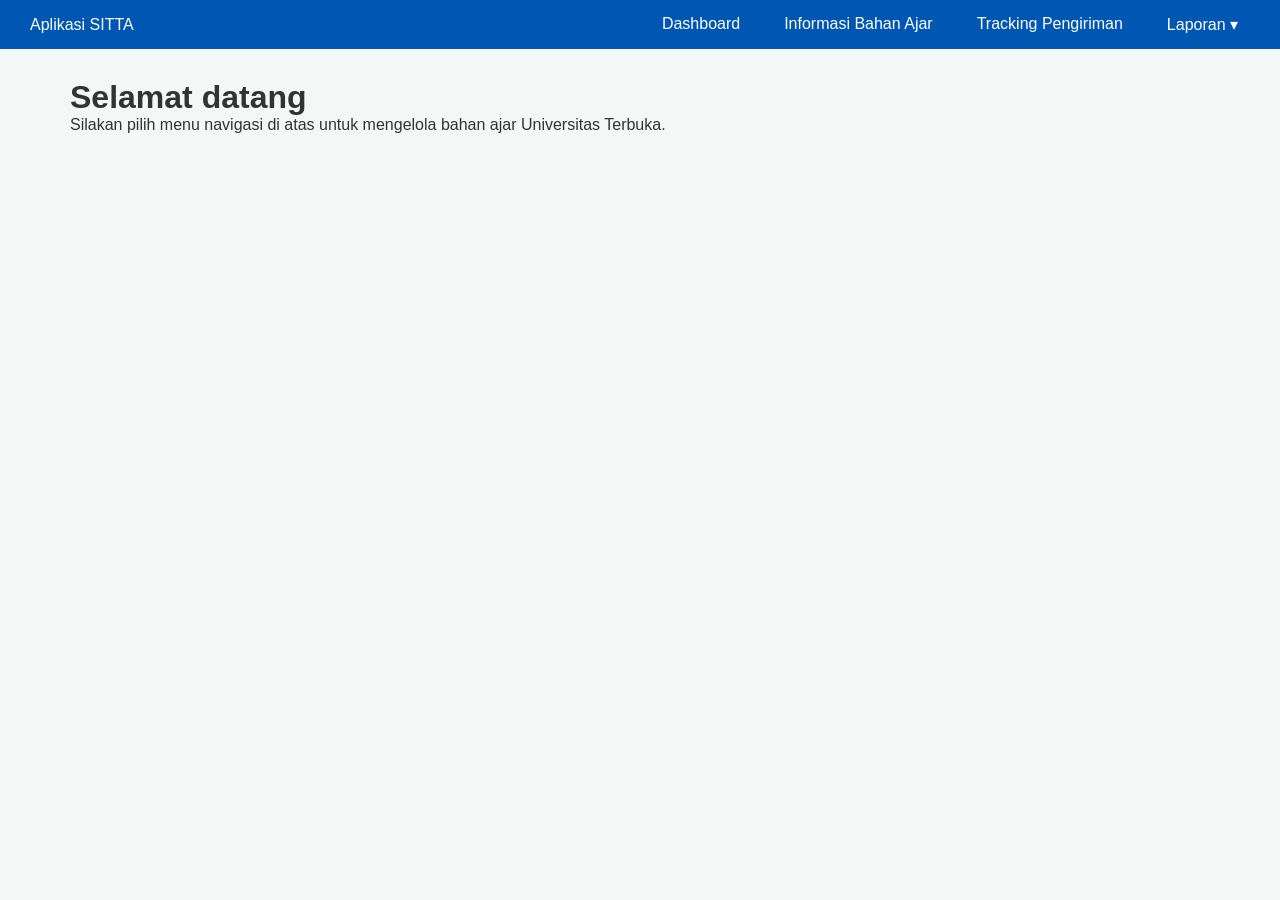
==== dashboard.html @ 43a12ce6 "firstt edit" ====
<!DOCTYPE html>
<html lang="id">

<head>
    <meta charset="UTF-8">
    <meta name="viewport" content="width=device-width, initial-scale=1.0">
    <title>SITTA - Dashboard</title>
    <link rel="stylesheet" href="css/style.css">
</head>

<body>
    <header>
        <nav class="navbar">
            <div class="nav-brand">Aplikasi SITTA</div>
            <ul class="nav-links">
                <li><a href="dashboard.html">Dashboard</a></li>
                <li><a href="stok.html">Informasi Bahan Ajar</a></li>
                <li><a href="tracking.html">Tracking Pengiriman</a></li>
                <li class="dropdown">
                    <a href="#" class="dropbtn">Laporan ▾</a>
                    <div class="dropdown-content">
                        <a href="#">Monitoring Progress DO</a>
                        <a href="#">Rekap Bahan Ajar</a>
                        <a href="#">Histori Transaksi</a>
                    </div>
                </li>
            </ul>
        </nav>
    </header>
    <main class="dashboard-content">
        <h1 id="greetingText">Selamat datang</h1>
        <p>Silakan pilih menu navigasi di atas untuk mengelola bahan ajar Universitas Terbuka.</p>
    </main>

    <script src="js/script.js"></script>
</body>

</html>
---- css/style.css ----
* { box-sizing: border-box; margin: 0; padding: 0; font-family: 'Segoe UI', Tahoma, Geneva, Verdana, sans-serif; }
body { background-color: #f4f7f6; color: #333; }
.hidden { display: none; }

/* Login Page */
.login-body { display: flex; justify-content: center; align-items: center; height: 100vh; background-color: #e9ecef; }
.login-container { background: #fff; padding: 30px; border-radius: 8px; box-shadow: 0 4px 6px rgba(0,0,0,0.1); width: 100%; max-width: 400px; }
.login-container h2 { text-align: center; margin-bottom: 20px; }
.form-group { margin-bottom: 15px; }
.form-group label { display: block; margin-bottom: 5px; }
.form-group input { width: 100%; padding: 10px; border: 1px solid #ccc; border-radius: 4px; }
.btn-primary { width: 100%; padding: 10px; background-color: #0056b3; color: white; border: none; border-radius: 4px; cursor: pointer; }
.btn-primary:hover { background-color: #004494; }
.btn-warning { padding: 10px 20px; background-color: #ffc107; color: #333; border: none; border-radius: 4px; cursor: pointer; }
.btn-link { background: none; border: none; color: #0056b3; text-decoration: underline; cursor: pointer; margin-top: 10px; display: block; width: 100%; }

/* Modal */
.modal { display: none; position: fixed; z-index: 1; left: 0; top: 0; width: 100%; height: 100%; background-color: rgba(0,0,0,0.5); }
.modal-content { background-color: #fff; margin: 15% auto; padding: 20px; border: 1px solid #888; width: 300px; border-radius: 8px; }
.close { color: #aaa; float: right; font-size: 28px; font-weight: bold; cursor: pointer; }

/* Navbar */
.navbar { background-color: #0056b3; color: white; display: flex; justify-content: space-between; padding: 15px 30px; align-items: center; }
.nav-links { list-style: none; display: flex; gap: 20px; }
.nav-links a { color: white; text-decoration: none; padding: 8px 12px; border-radius: 4px; }
.nav-links a:hover, .nav-links a.active { background-color: #004494; }
.dropdown { position: relative; display: inline-block; }
.dropdown-content { display: none; position: absolute; background-color: #f9f9f9; min-width: 200px; box-shadow: 0px 8px 16px rgba(0,0,0,0.2); z-index: 1; }
.dropdown-content a { color: black; padding: 12px 16px; display: block; }
.dropdown-content a:hover { background-color: #f1f1f1; }
.dropdown:hover .dropdown-content { display: block; }

/* Dashboard & Layout */
main { padding: 30px; max-width: 1200px; margin: 0 auto; }
.tracking-container .search-box { display: flex; gap: 10px; margin-bottom: 20px; }
.tracking-header { background-color: #3f51b5; color: white; padding: 15px; border-radius: 8px 8px 0 0; }
.tracking-body { background-color: white; padding: 20px; border: 1px solid #ccc; border-radius: 0 0 8px 8px; }

/* Stok Grid */
.add-stok-form { display: flex; gap: 10px; margin-bottom: 20px; }
.stok-grid { display: grid; grid-template-columns: repeat(auto-fill, minmax(250px, 1fr)); gap: 20px; }
.stok-card { background: white; padding: 15px; border-radius: 8px; border: 1px solid #ddd; box-shadow: 0 2px 4px rgba(0,0,0,0.05); }
.stok-card h4 { color: #0056b3; margin-bottom: 10px; }
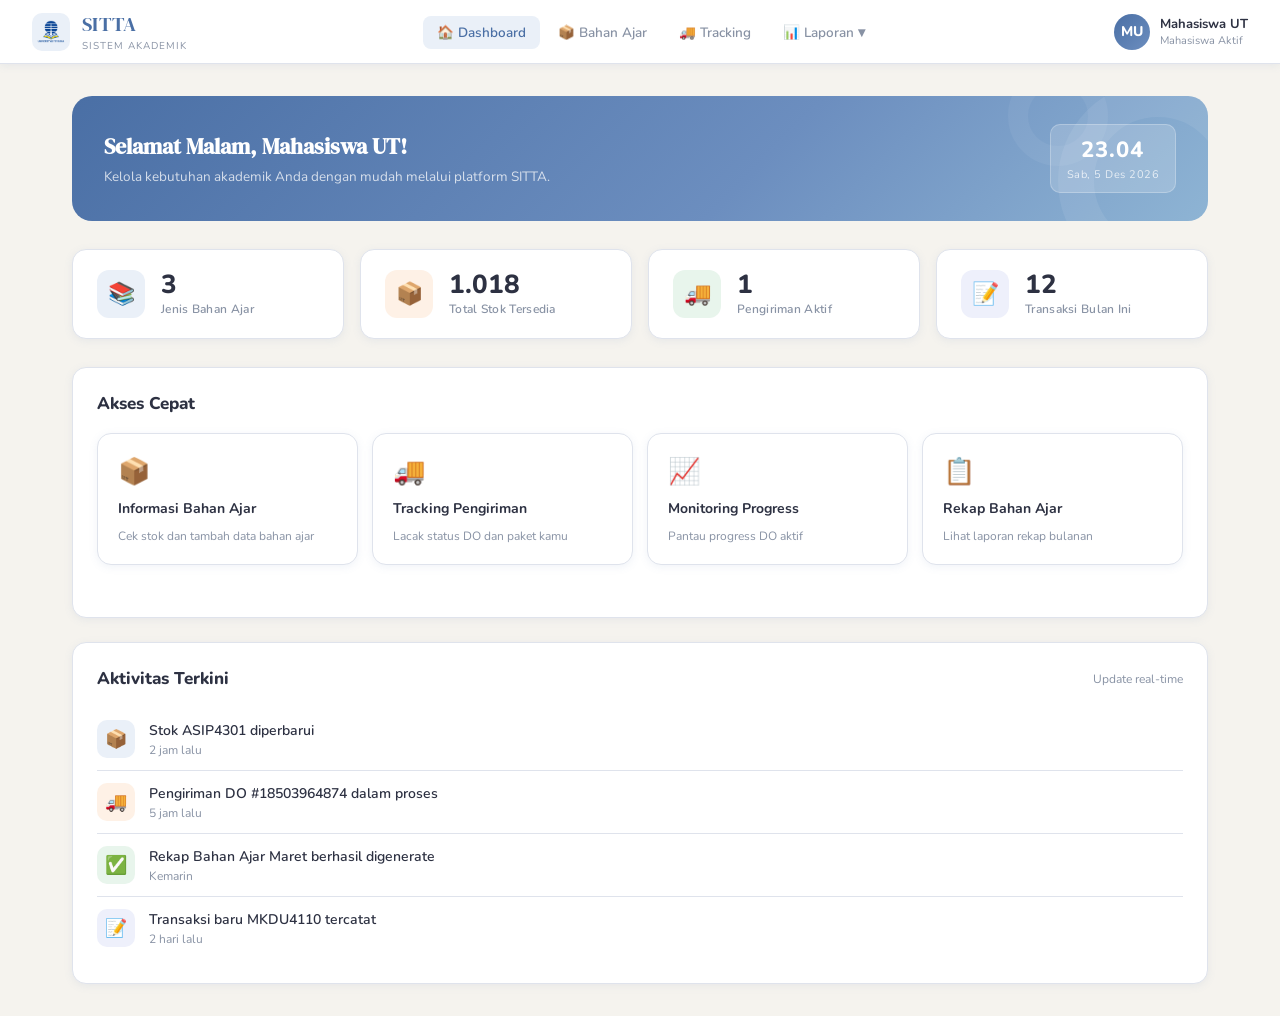
==== commit 6e4ffead: "update Co-authored-by: Copilot <copilot@github.com>" ====
--- a/dashboard.html
+++ b/dashboard.html
@@ -4,35 +4,184 @@
 <head>
     <meta charset="UTF-8">
     <meta name="viewport" content="width=device-width, initial-scale=1.0">
-    <title>SITTA - Dashboard</title>
+    <title>SITTA — Dashboard</title>
     <link rel="stylesheet" href="css/style.css">
 </head>
 
 <body>
+
     <header>
         <nav class="navbar">
-            <div class="nav-brand">Aplikasi SITTA</div>
+            <a href="dashboard.html" class="nav-brand">
+                <div class="nav-brand-logo">
+                    <img src="assets/logo.png" alt="Logo SITTA">
+                </div>
+                <div>
+                    <div class="nav-brand-text">SITTA</div>
+                    <div class="nav-brand-sub">Sistem Akademik</div>
+                </div>
+            </a>
+
             <ul class="nav-links">
-                <li><a href="dashboard.html">Dashboard</a></li>
-                <li><a href="stok.html">Informasi Bahan Ajar</a></li>
-                <li><a href="tracking.html">Tracking Pengiriman</a></li>
+                <li><a href="dashboard.html" class="active">🏠 Dashboard</a></li>
+                <li><a href="stok.html">📦 Bahan Ajar</a></li>
+                <li><a href="tracking.html">🚚 Tracking</a></li>
                 <li class="dropdown">
-                    <a href="#" class="dropbtn">Laporan ▾</a>
+                    <a href="#" class="dropbtn">📊 Laporan ▾</a>
                     <div class="dropdown-content">
-                        <a href="#">Monitoring Progress DO</a>
-                        <a href="#">Rekap Bahan Ajar</a>
-                        <a href="#">Histori Transaksi</a>
+                        <a href="monitoring.html">📈 Monitoring Progress DO</a>
+                        <a href="rekap.html">📋 Rekap Bahan Ajar</a>
+                        <a href="histori.html">🕒 Histori Transaksi</a>
                     </div>
                 </li>
             </ul>
+
+            <div class="nav-user">
+                <div class="nav-avatar" id="userInitial">MU</div>
+                <div class="nav-user-info">
+                    <span class="nav-user-name" id="userName">Mahasiswa UT</span>
+                    <span class="nav-user-role">Mahasiswa Aktif</span>
+                </div>
+            </div>
         </nav>
     </header>
-    <main class="dashboard-content">
-        <h1 id="greetingText">Selamat datang</h1>
-        <p>Silakan pilih menu navigasi di atas untuk mengelola bahan ajar Universitas Terbuka.</p>
+
+    <main>
+        <!-- Greeting Banner -->
+        <div class="greeting-banner">
+            <div class="greeting-text">
+                <h2 id="greetingText">Selamat datang!</h2>
+                <p>Kelola kebutuhan akademik Anda dengan mudah melalui platform SITTA.</p>
+            </div>
+            <div class="greeting-badge">
+                <div class="time" id="liveClock">--:--</div>
+                <div class="date" id="liveDate">-- --- ----</div>
+            </div>
+        </div>
+
+        <!-- Stats -->
+        <div class="stats-grid">
+            <div class="stat-card">
+                <div class="stat-icon blue">📚</div>
+                <div>
+                    <div class="stat-value">3</div>
+                    <div class="stat-label">Jenis Bahan Ajar</div>
+                </div>
+            </div>
+            <div class="stat-card">
+                <div class="stat-icon peach">📦</div>
+                <div>
+                    <div class="stat-value" id="totalStok">—</div>
+                    <div class="stat-label">Total Stok Tersedia</div>
+                </div>
+            </div>
+            <div class="stat-card">
+                <div class="stat-icon green">🚚</div>
+                <div>
+                    <div class="stat-value">1</div>
+                    <div class="stat-label">Pengiriman Aktif</div>
+                </div>
+            </div>
+            <div class="stat-card">
+                <div class="stat-icon purple">📝</div>
+                <div>
+                    <div class="stat-value">12</div>
+                    <div class="stat-label">Transaksi Bulan Ini</div>
+                </div>
+            </div>
+        </div>
+
+        <!-- Quick Access -->
+        <div class="card" style="margin-bottom: 24px;">
+            <div class="section-header">
+                <h2>Akses Cepat</h2>
+            </div>
+            <div class="quick-grid">
+                <a href="stok.html" class="quick-card">
+                    <div class="qc-icon">📦</div>
+                    <div class="qc-title">Informasi Bahan Ajar</div>
+                    <div class="qc-desc">Cek stok dan tambah data bahan ajar</div>
+                </a>
+                <a href="tracking.html" class="quick-card">
+                    <div class="qc-icon">🚚</div>
+                    <div class="qc-title">Tracking Pengiriman</div>
+                    <div class="qc-desc">Lacak status DO dan paket kamu</div>
+                </a>
+                <a href="#" class="quick-card">
+                    <div class="qc-icon">📈</div>
+                    <div class="qc-title">Monitoring Progress</div>
+                    <div class="qc-desc">Pantau progress DO aktif</div>
+                </a>
+                <a href="#" class="quick-card">
+                    <div class="qc-icon">📋</div>
+                    <div class="qc-title">Rekap Bahan Ajar</div>
+                    <div class="qc-desc">Lihat laporan rekap bulanan</div>
+                </a>
+            </div>
+        </div>
+
+        <!-- Recent Activity -->
+        <div class="card">
+            <div class="section-header">
+                <h2>Aktivitas Terkini</h2>
+                <span style="font-size:12px; color:var(--muted);">Update real-time</span>
+            </div>
+            <div id="recentActivity">
+                <!-- Rendered by JS -->
+            </div>
+        </div>
     </main>
 
-    <script src="js/script.js"></script>
+    <script src="js/data.js"></script>
+    <script src="js/scripts.js"></script>
+    <script>
+        // Clock
+        function updateClock() {
+            const now = new Date();
+            document.getElementById('liveClock').textContent =
+                now.toLocaleTimeString('id-ID', { hour: '2-digit', minute: '2-digit' });
+            document.getElementById('liveDate').textContent =
+                now.toLocaleDateString('id-ID', { weekday: 'short', day: 'numeric', month: 'short', year: 'numeric' });
+        }
+        updateClock();
+        setInterval(updateClock, 1000);
+
+        // Greeting
+        const hour = new Date().getHours();
+        let ucapan = 'Selamat Malam';
+        if (hour >= 4 && hour < 11) ucapan = 'Selamat Pagi';
+        else if (hour >= 11 && hour < 15) ucapan = 'Selamat Siang';
+        else if (hour >= 15 && hour < 18) ucapan = 'Selamat Sore';
+        document.getElementById('greetingText').textContent = `${ucapan}, Mahasiswa UT! 👋`;
+
+        // Total stok from data
+        if (typeof dataBahanAjar !== 'undefined') {
+            const total = dataBahanAjar.reduce((sum, item) => sum + item.stok, 0);
+            document.getElementById('totalStok').textContent = total.toLocaleString('id-ID');
+        }
+
+        // Recent activity mock
+        const activities = [
+            { icon: '📦', text: 'Stok ASIP4301 diperbarui', time: '2 jam lalu', color: 'blue' },
+            { icon: '🚚', text: 'Pengiriman DO #18503964874 dalam proses', time: '5 jam lalu', color: 'peach' },
+            { icon: '✅', text: 'Rekap Bahan Ajar Maret berhasil digenerate', time: 'Kemarin', color: 'green' },
+            { icon: '📝', text: 'Transaksi baru MKDU4110 tercatat', time: '2 hari lalu', color: 'purple' },
+        ];
+
+        const container = document.getElementById('recentActivity');
+        activities.forEach((a, i) => {
+            const div = document.createElement('div');
+            div.style.cssText = `display:flex;align-items:center;gap:14px;padding:12px 0;${i < activities.length - 1 ? 'border-bottom:1px solid var(--border);' : ''}`;
+            div.innerHTML = `
+        <div class="stat-icon ${a.color}" style="width:38px;height:38px;border-radius:10px;font-size:18px;flex-shrink:0;">${a.icon}</div>
+        <div style="flex:1;">
+          <div style="font-size:14px;font-weight:600;color:var(--text);">${a.text}</div>
+          <div style="font-size:12px;color:var(--muted);margin-top:2px;">${a.time}</div>
+        </div>
+      `;
+            container.appendChild(div);
+        });
+    </script>
 </body>
 
 </html>
--- a/css/style.css
+++ b/css/style.css
@@ -1,43 +1,694 @@
-* { box-sizing: border-box; margin: 0; padding: 0; font-family: 'Segoe UI', Tahoma, Geneva, Verdana, sans-serif; }
-body { background-color: #f4f7f6; color: #333; }
-.hidden { display: none; }
-
-/* Login Page */
-.login-body { display: flex; justify-content: center; align-items: center; height: 100vh; background-color: #e9ecef; }
-.login-container { background: #fff; padding: 30px; border-radius: 8px; box-shadow: 0 4px 6px rgba(0,0,0,0.1); width: 100%; max-width: 400px; }
-.login-container h2 { text-align: center; margin-bottom: 20px; }
-.form-group { margin-bottom: 15px; }
-.form-group label { display: block; margin-bottom: 5px; }
-.form-group input { width: 100%; padding: 10px; border: 1px solid #ccc; border-radius: 4px; }
-.btn-primary { width: 100%; padding: 10px; background-color: #0056b3; color: white; border: none; border-radius: 4px; cursor: pointer; }
-.btn-primary:hover { background-color: #004494; }
-.btn-warning { padding: 10px 20px; background-color: #ffc107; color: #333; border: none; border-radius: 4px; cursor: pointer; }
-.btn-link { background: none; border: none; color: #0056b3; text-decoration: underline; cursor: pointer; margin-top: 10px; display: block; width: 100%; }
-
-/* Modal */
-.modal { display: none; position: fixed; z-index: 1; left: 0; top: 0; width: 100%; height: 100%; background-color: rgba(0,0,0,0.5); }
-.modal-content { background-color: #fff; margin: 15% auto; padding: 20px; border: 1px solid #888; width: 300px; border-radius: 8px; }
-.close { color: #aaa; float: right; font-size: 28px; font-weight: bold; cursor: pointer; }
-
-/* Navbar */
-.navbar { background-color: #0056b3; color: white; display: flex; justify-content: space-between; padding: 15px 30px; align-items: center; }
-.nav-links { list-style: none; display: flex; gap: 20px; }
-.nav-links a { color: white; text-decoration: none; padding: 8px 12px; border-radius: 4px; }
-.nav-links a:hover, .nav-links a.active { background-color: #004494; }
-.dropdown { position: relative; display: inline-block; }
-.dropdown-content { display: none; position: absolute; background-color: #f9f9f9; min-width: 200px; box-shadow: 0px 8px 16px rgba(0,0,0,0.2); z-index: 1; }
-.dropdown-content a { color: black; padding: 12px 16px; display: block; }
-.dropdown-content a:hover { background-color: #f1f1f1; }
+@import url('https://fonts.googleapis.com/css2?family=Nunito:wght@400;500;600;700;800&family=DM+Serif+Display:ital@0;1&display=swap');
+
+*, *::before, *::after { box-sizing: border-box; margin: 0; padding: 0; }
+
+:root {
+  --primary:    #6C8EBF;
+  --primary-dk: #4A6FA5;
+  --primary-lt: #EAF0F8;
+  --accent:     #F4A261;
+  --accent-lt:  #FEF1E6;
+  --bg:         #F5F3EE;
+  --card:       #FFFFFF;
+  --text:       #2D3142;
+  --muted:      #8892A4;
+  --border:     #DFE3EC;
+  --success:    #6DB57A;
+  --danger:     #E07B7B;
+  --warning:    #F4C261;
+  --shadow-sm:  0 2px 8px rgba(108,142,191,.10);
+  --shadow-md:  0 6px 24px rgba(108,142,191,.13);
+  --shadow-lg:  0 12px 40px rgba(108,142,191,.16);
+  --radius-sm:  8px;
+  --radius-md:  14px;
+  --radius-lg:  20px;
+}
+
+body {
+  font-family: 'Nunito', sans-serif;
+  background: var(--bg);
+  color: var(--text);
+  min-height: 100vh;
+}
+
+.hidden { display: none !important; }
+
+/* ─────────────────────────────────────────
+   NAVBAR
+───────────────────────────────────────── */
+.navbar {
+  background: #fff;
+  border-bottom: 1px solid var(--border);
+  padding: 0 32px;
+  display: flex;
+  align-items: center;
+  justify-content: space-between;
+  height: 64px;
+  position: sticky;
+  top: 0;
+  z-index: 50;
+  box-shadow: var(--shadow-sm);
+}
+
+.nav-brand {
+  display: flex;
+  align-items: center;
+  gap: 12px;
+  text-decoration: none;
+}
+
+.nav-brand-logo {
+  width: 38px;
+  height: 38px;
+  background: var(--primary-lt);
+  border-radius: 10px;
+  display: flex;
+  align-items: center;
+  justify-content: center;
+  overflow: hidden;
+  padding: 4px;
+}
+
+.nav-brand-logo img {
+  width: 100%;
+  height: 100%;
+  object-fit: contain;
+}
+
+.nav-brand-text {
+  font-family: 'DM Serif Display', serif;
+  font-size: 20px;
+  color: var(--primary-dk);
+  letter-spacing: .3px;
+}
+
+.nav-brand-sub {
+  font-size: 10px;
+  color: var(--muted);
+  letter-spacing: 1px;
+  text-transform: uppercase;
+  margin-top: 1px;
+}
+
+.nav-links {
+  display: flex;
+  list-style: none;
+  gap: 4px;
+  align-items: center;
+}
+
+.nav-links a {
+  text-decoration: none;
+  color: var(--muted);
+  font-size: 13.5px;
+  font-weight: 600;
+  padding: 7px 14px;
+  border-radius: var(--radius-sm);
+  transition: color .15s, background .15s;
+  white-space: nowrap;
+}
+
+.nav-links a:hover { color: var(--primary-dk); background: var(--primary-lt); }
+.nav-links a.active { color: var(--primary-dk); background: var(--primary-lt); }
+
+/* Dropdown */
+.dropdown { position: relative; }
+.dropbtn { cursor: pointer; }
+
+.dropdown-content {
+  display: none;
+  position: absolute;
+  top: calc(100% + 8px);
+  left: 0;
+  background: #fff;
+  border: 1px solid var(--border);
+  border-radius: var(--radius-md);
+  box-shadow: var(--shadow-md);
+  min-width: 200px;
+  overflow: hidden;
+  z-index: 100;
+}
+
+.dropdown-content a {
+  display: block;
+  padding: 11px 16px;
+  color: var(--text) !important;
+  font-size: 13px !important;
+  border-radius: 0 !important;
+  background: none !important;
+}
+
+.dropdown-content a:hover { background: var(--primary-lt) !important; color: var(--primary-dk) !important; }
 .dropdown:hover .dropdown-content { display: block; }
 
-/* Dashboard & Layout */
-main { padding: 30px; max-width: 1200px; margin: 0 auto; }
-.tracking-container .search-box { display: flex; gap: 10px; margin-bottom: 20px; }
-.tracking-header { background-color: #3f51b5; color: white; padding: 15px; border-radius: 8px 8px 0 0; }
-.tracking-body { background-color: white; padding: 20px; border: 1px solid #ccc; border-radius: 0 0 8px 8px; }
-
-/* Stok Grid */
-.add-stok-form { display: flex; gap: 10px; margin-bottom: 20px; }
-.stok-grid { display: grid; grid-template-columns: repeat(auto-fill, minmax(250px, 1fr)); gap: 20px; }
-.stok-card { background: white; padding: 15px; border-radius: 8px; border: 1px solid #ddd; box-shadow: 0 2px 4px rgba(0,0,0,0.05); }
-.stok-card h4 { color: #0056b3; margin-bottom: 10px; }+/* User avatar */
+.nav-user {
+  display: flex;
+  align-items: center;
+  gap: 10px;
+  cursor: pointer;
+}
+
+.nav-avatar {
+  width: 36px;
+  height: 36px;
+  border-radius: 50%;
+  background: linear-gradient(135deg, #4A6FA5, #6C8EBF);
+  color: #fff;
+  display: flex;
+  align-items: center;
+  justify-content: center;
+  font-size: 14px;
+  font-weight: 800;
+  letter-spacing: .5px;
+}
+
+.nav-user-info { display: flex; flex-direction: column; }
+.nav-user-name { font-size: 13px; font-weight: 700; color: var(--text); }
+.nav-user-role { font-size: 11px; color: var(--muted); }
+
+/* ─────────────────────────────────────────
+   PAGE LAYOUT
+───────────────────────────────────────── */
+main {
+  padding: 32px;
+  max-width: 1200px;
+  margin: 0 auto;
+}
+
+.page-header { margin-bottom: 28px; }
+.page-header h1 { font-family: 'DM Serif Display', serif; font-size: 26px; color: var(--text); }
+.page-header p  { font-size: 14px; color: var(--muted); margin-top: 4px; }
+
+/* ─────────────────────────────────────────
+   CARDS
+───────────────────────────────────────── */
+.card {
+  background: var(--card);
+  border-radius: var(--radius-md);
+  border: 1px solid var(--border);
+  box-shadow: var(--shadow-sm);
+  padding: 24px;
+}
+
+/* Stat Cards */
+.stats-grid {
+  display: grid;
+  grid-template-columns: repeat(auto-fit, minmax(200px, 1fr));
+  gap: 16px;
+  margin-bottom: 28px;
+}
+
+.stat-card {
+  background: var(--card);
+  border-radius: var(--radius-md);
+  border: 1px solid var(--border);
+  padding: 20px 24px;
+  display: flex;
+  align-items: center;
+  gap: 16px;
+  box-shadow: var(--shadow-sm);
+  transition: transform .2s, box-shadow .2s;
+}
+
+.stat-card:hover { transform: translateY(-2px); box-shadow: var(--shadow-md); }
+
+.stat-icon {
+  width: 48px; height: 48px;
+  border-radius: 12px;
+  display: flex; align-items: center; justify-content: center;
+  font-size: 22px;
+  flex-shrink: 0;
+}
+
+.stat-icon.blue   { background: var(--primary-lt); }
+.stat-icon.peach  { background: var(--accent-lt); }
+.stat-icon.green  { background: #E8F5EC; }
+.stat-icon.purple { background: #EEF0FB; }
+
+.stat-value { font-size: 26px; font-weight: 800; color: var(--text); line-height: 1; }
+.stat-label { font-size: 12px; color: var(--muted); margin-top: 3px; font-weight: 600; letter-spacing: .3px; }
+
+/* ─────────────────────────────────────────
+   GREETING BANNER
+───────────────────────────────────────── */
+.greeting-banner {
+  background: linear-gradient(135deg, #4A6FA5 0%, #6C8EBF 60%, #8EB4D4 100%);
+  border-radius: var(--radius-lg);
+  padding: 28px 32px;
+  color: #fff;
+  margin-bottom: 28px;
+  display: flex;
+  align-items: center;
+  justify-content: space-between;
+  position: relative;
+  overflow: hidden;
+}
+
+.greeting-banner::after {
+  content: '';
+  position: absolute;
+  width: 200px; height: 200px;
+  border-radius: 50%;
+  border: 36px solid rgba(255,255,255,.07);
+  right: -50px; bottom: -60px;
+}
+
+.greeting-banner::before {
+  content: '';
+  position: absolute;
+  width: 100px; height: 100px;
+  border-radius: 50%;
+  border: 20px solid rgba(255,255,255,.05);
+  right: 100px; top: -30px;
+}
+
+.greeting-text h2 { font-family: 'DM Serif Display', serif; font-size: 22px; margin-bottom: 6px; }
+.greeting-text p  { font-size: 13.5px; opacity: .75; }
+
+.greeting-badge {
+  background: rgba(255,255,255,.18);
+  border: 1px solid rgba(255,255,255,.25);
+  border-radius: 10px;
+  padding: 10px 16px;
+  text-align: center;
+  position: relative;
+  z-index: 1;
+}
+
+.greeting-badge .time { font-size: 22px; font-weight: 800; letter-spacing: 1px; }
+.greeting-badge .date { font-size: 11px; opacity: .75; margin-top: 2px; letter-spacing: .5px; }
+
+/* ─────────────────────────────────────────
+   QUICK ACCESS
+───────────────────────────────────────── */
+.quick-grid {
+  display: grid;
+  grid-template-columns: repeat(auto-fit, minmax(180px, 1fr));
+  gap: 14px;
+  margin-bottom: 28px;
+}
+
+.quick-card {
+  background: var(--card);
+  border: 1px solid var(--border);
+  border-radius: var(--radius-md);
+  padding: 20px;
+  display: flex;
+  flex-direction: column;
+  align-items: flex-start;
+  gap: 10px;
+  cursor: pointer;
+  text-decoration: none;
+  color: var(--text);
+  transition: transform .2s, box-shadow .2s, border-color .2s;
+  box-shadow: var(--shadow-sm);
+}
+
+.quick-card:hover {
+  transform: translateY(-3px);
+  box-shadow: var(--shadow-md);
+  border-color: var(--primary);
+}
+
+.quick-card .qc-icon { font-size: 26px; }
+.quick-card .qc-title { font-weight: 700; font-size: 14px; }
+.quick-card .qc-desc  { font-size: 12px; color: var(--muted); }
+
+/* ─────────────────────────────────────────
+   TABLES & STOK
+───────────────────────────────────────── */
+.section-header {
+  display: flex;
+  align-items: center;
+  justify-content: space-between;
+  margin-bottom: 18px;
+}
+
+.section-header h2 { font-size: 17px; font-weight: 800; color: var(--text); }
+
+.search-bar {
+  display: flex;
+  gap: 10px;
+  margin-bottom: 20px;
+}
+
+.search-bar input {
+  flex: 1;
+  padding: 11px 16px;
+  border: 1.5px solid var(--border);
+  border-radius: var(--radius-sm);
+  font-family: 'Nunito', sans-serif;
+  font-size: 14px;
+  color: var(--text);
+  background: #fff;
+  outline: none;
+  transition: border-color .2s, box-shadow .2s;
+}
+
+.search-bar input:focus {
+  border-color: var(--primary);
+  box-shadow: 0 0 0 3px rgba(108,142,191,.12);
+}
+
+.stok-grid {
+  display: grid;
+  grid-template-columns: repeat(auto-fill, minmax(260px, 1fr));
+  gap: 16px;
+}
+
+.stok-card {
+  background: var(--card);
+  border: 1px solid var(--border);
+  border-radius: var(--radius-md);
+  padding: 20px;
+  box-shadow: var(--shadow-sm);
+  transition: transform .2s, box-shadow .2s;
+}
+
+.stok-card:hover { transform: translateY(-2px); box-shadow: var(--shadow-md); }
+
+.stok-card-header {
+  display: flex;
+  align-items: flex-start;
+  justify-content: space-between;
+  margin-bottom: 14px;
+}
+
+.stok-card h4 { font-size: 14.5px; font-weight: 800; color: var(--text); margin-bottom: 4px; }
+.stok-card .stok-kode { font-size: 11.5px; color: var(--muted); font-weight: 600; letter-spacing: .4px; }
+
+.stok-badge {
+  padding: 4px 10px;
+  border-radius: 20px;
+  font-size: 11px;
+  font-weight: 700;
+  letter-spacing: .3px;
+}
+
+.badge-bmp   { background: var(--primary-lt); color: var(--primary-dk); }
+.badge-modul { background: var(--accent-lt); color: #C0651A; }
+.badge-baru  { background: #E8F5EC; color: #2E7D32; }
+
+.stok-meta { display: flex; gap: 16px; flex-wrap: wrap; }
+.stok-meta-item { display: flex; flex-direction: column; }
+.stok-meta-item .meta-label { font-size: 10.5px; color: var(--muted); font-weight: 700; text-transform: uppercase; letter-spacing: .5px; }
+.stok-meta-item .meta-value { font-size: 15px; font-weight: 700; color: var(--text); margin-top: 2px; }
+
+.stok-count {
+  margin-top: 14px;
+  padding-top: 14px;
+  border-top: 1px solid var(--border);
+  display: flex;
+  align-items: center;
+  justify-content: space-between;
+}
+
+.stok-count .count-num { font-size: 22px; font-weight: 800; color: var(--primary-dk); }
+.stok-count .count-label { font-size: 11px; color: var(--muted); font-weight: 600; }
+
+/* ─────────────────────────────────────────
+   BUTTONS
+───────────────────────────────────────── */
+.btn-primary {
+  padding: 11px 22px;
+  background: linear-gradient(135deg, #4A6FA5, #6C8EBF);
+  color: #fff;
+  border: none;
+  border-radius: var(--radius-sm);
+  font-family: 'Nunito', sans-serif;
+  font-size: 13.5px;
+  font-weight: 700;
+  cursor: pointer;
+  transition: transform .15s, box-shadow .15s;
+  box-shadow: 0 3px 12px rgba(74,111,165,.3);
+  white-space: nowrap;
+}
+
+.btn-primary:hover  { transform: translateY(-1px); box-shadow: 0 5px 18px rgba(74,111,165,.38); }
+.btn-primary:active { transform: translateY(0); }
+
+.btn-secondary {
+  padding: 11px 22px;
+  background: var(--primary-lt);
+  color: var(--primary-dk);
+  border: 1.5px solid var(--border);
+  border-radius: var(--radius-sm);
+  font-family: 'Nunito', sans-serif;
+  font-size: 13.5px;
+  font-weight: 700;
+  cursor: pointer;
+  transition: background .15s, border-color .15s;
+}
+
+.btn-secondary:hover { background: #d5e6f5; border-color: var(--primary); }
+
+.btn-warning {
+  padding: 11px 22px;
+  background: linear-gradient(135deg, #E07B39, #F4A261);
+  color: #fff;
+  border: none;
+  border-radius: var(--radius-sm);
+  font-family: 'Nunito', sans-serif;
+  font-size: 13.5px;
+  font-weight: 700;
+  cursor: pointer;
+  transition: transform .15s, box-shadow .15s;
+  box-shadow: 0 3px 12px rgba(244,162,97,.3);
+  white-space: nowrap;
+}
+
+.btn-warning:hover { transform: translateY(-1px); box-shadow: 0 5px 18px rgba(244,162,97,.38); }
+
+.btn-danger {
+  padding: 11px 22px;
+  background: #FEF2F2;
+  color: var(--danger);
+  border: 1.5px solid #FECACA;
+  border-radius: var(--radius-sm);
+  font-family: 'Nunito', sans-serif;
+  font-size: 13.5px;
+  font-weight: 700;
+  cursor: pointer;
+  transition: background .15s;
+}
+
+.btn-danger:hover { background: #FEE2E2; }
+
+/* ─────────────────────────────────────────
+   FORM (ADD STOK MODAL)
+───────────────────────────────────────── */
+.form-group { margin-bottom: 14px; }
+.form-group label { display: block; font-size: 12px; font-weight: 700; text-transform: uppercase; letter-spacing: .5px; color: var(--muted); margin-bottom: 6px; }
+.form-group input, .form-group select {
+  width: 100%;
+  padding: 11px 14px;
+  border: 1.5px solid var(--border);
+  border-radius: 10px;
+  font-family: 'Nunito', sans-serif;
+  font-size: 14px;
+  color: var(--text);
+  background: #FAFBFD;
+  outline: none;
+  transition: border-color .2s, box-shadow .2s;
+}
+
+.form-group input:focus, .form-group select:focus {
+  border-color: var(--primary);
+  box-shadow: 0 0 0 3px rgba(108,142,191,.12);
+  background: #fff;
+}
+
+/* ─────────────────────────────────────────
+   MODAL
+───────────────────────────────────────── */
+.modal-overlay {
+  position: fixed; inset: 0;
+  background: rgba(45,49,66,.35);
+  backdrop-filter: blur(4px);
+  display: flex; align-items: center; justify-content: center;
+  z-index: 200;
+  opacity: 0; pointer-events: none;
+  transition: opacity .25s;
+}
+
+.modal-overlay.open { opacity: 1; pointer-events: all; }
+
+.modal-box {
+  background: var(--card);
+  border-radius: 24px;
+  padding: 36px;
+  width: min(460px, 92vw);
+  box-shadow: 0 20px 60px rgba(0,0,0,.12);
+  transform: translateY(16px) scale(.97);
+  transition: transform .3s cubic-bezier(.22,.68,0,1.2);
+  position: relative;
+}
+
+.modal-overlay.open .modal-box { transform: none; }
+
+.modal-header {
+  display: flex;
+  align-items: center;
+  justify-content: space-between;
+  margin-bottom: 24px;
+}
+
+.modal-header h3 { font-size: 18px; font-weight: 800; color: var(--text); }
+
+.close-modal {
+  background: var(--bg); border: none; border-radius: 50%;
+  width: 32px; height: 32px; cursor: pointer;
+  display: flex; align-items: center; justify-content: center;
+  color: var(--muted); font-size: 16px;
+  transition: background .15s;
+}
+
+.close-modal:hover { background: var(--border); }
+
+/* ─────────────────────────────────────────
+   TRACKING TIMELINE
+───────────────────────────────────────── */
+.tracking-search {
+  background: var(--card);
+  border: 1px solid var(--border);
+  border-radius: var(--radius-lg);
+  padding: 28px 32px;
+  margin-bottom: 24px;
+  box-shadow: var(--shadow-sm);
+}
+
+.tracking-search h2 { font-family: 'DM Serif Display', serif; font-size: 20px; margin-bottom: 6px; }
+.tracking-search p  { font-size: 13.5px; color: var(--muted); margin-bottom: 20px; }
+
+.search-input-group {
+  display: flex;
+  gap: 12px;
+}
+
+.search-input-group input {
+  flex: 1;
+  padding: 13px 18px;
+  border: 1.5px solid var(--border);
+  border-radius: 12px;
+  font-family: 'Nunito', sans-serif;
+  font-size: 14.5px;
+  color: var(--text);
+  background: #FAFBFD;
+  outline: none;
+  transition: border-color .2s, box-shadow .2s;
+}
+
+.search-input-group input:focus {
+  border-color: var(--primary);
+  box-shadow: 0 0 0 3.5px rgba(108,142,191,.13);
+  background: #fff;
+}
+
+.tracking-result {
+  background: var(--card);
+  border: 1px solid var(--border);
+  border-radius: var(--radius-lg);
+  overflow: hidden;
+  box-shadow: var(--shadow-sm);
+}
+
+.tracking-result-header {
+  background: linear-gradient(135deg, #4A6FA5, #6C8EBF);
+  padding: 24px 32px;
+  color: #fff;
+  display: flex;
+  align-items: center;
+  justify-content: space-between;
+}
+
+.tracking-result-header h3 { font-size: 17px; font-weight: 800; margin-bottom: 4px; }
+.tracking-result-header .do-number { font-size: 13px; opacity: .75; letter-spacing: .5px; }
+
+.tracking-status-badge {
+  background: rgba(255,255,255,.18);
+  border: 1px solid rgba(255,255,255,.3);
+  border-radius: 20px;
+  padding: 6px 14px;
+  font-size: 12px;
+  font-weight: 700;
+}
+
+.tracking-timeline { padding: 28px 32px; }
+.timeline-title { font-size: 14px; font-weight: 800; color: var(--muted); text-transform: uppercase; letter-spacing: .8px; margin-bottom: 20px; }
+
+.timeline { position: relative; padding-left: 28px; }
+.timeline::before {
+  content: '';
+  position: absolute;
+  left: 9px; top: 8px;
+  width: 2px;
+  height: calc(100% - 16px);
+  background: var(--border);
+}
+
+.timeline-item { position: relative; margin-bottom: 24px; }
+.timeline-item:last-child { margin-bottom: 0; }
+
+.timeline-dot {
+  position: absolute;
+  left: -24px; top: 4px;
+  width: 20px; height: 20px;
+  border-radius: 50%;
+  border: 2.5px solid var(--border);
+  background: #fff;
+  display: flex; align-items: center; justify-content: center;
+}
+
+.timeline-dot.done { background: var(--success); border-color: var(--success); }
+.timeline-dot.active { background: var(--primary); border-color: var(--primary); box-shadow: 0 0 0 4px rgba(108,142,191,.2); }
+.timeline-dot .dot-inner { width: 8px; height: 8px; border-radius: 50%; background: #fff; }
+
+.timeline-content { padding-left: 8px; }
+.timeline-step   { font-size: 14.5px; font-weight: 700; color: var(--text); }
+.timeline-time   { font-size: 12px; color: var(--muted); margin-top: 3px; }
+.timeline-desc   { font-size: 13px; color: var(--muted); margin-top: 4px; line-height: 1.55; }
+
+/* ─────────────────────────────────────────
+   NOTIFICATION / ALERT
+───────────────────────────────────────── */
+.alert {
+  padding: 13px 18px;
+  border-radius: var(--radius-sm);
+  font-size: 13.5px;
+  font-weight: 600;
+  display: flex;
+  align-items: center;
+  gap: 10px;
+  margin-bottom: 16px;
+  border: 1px solid;
+}
+
+.alert-success { background: #F0FBF2; color: #2E7D32; border-color: #A5D6A7; }
+.alert-danger  { background: #FEF2F2; color: #B71C1C; border-color: #FFCDD2; }
+.alert-info    { background: var(--primary-lt); color: var(--primary-dk); border-color: #B0CCE8; }
+
+/* ─────────────────────────────────────────
+   EMPTY STATE
+───────────────────────────────────────── */
+.empty-state {
+  text-align: center;
+  padding: 60px 20px;
+  color: var(--muted);
+}
+
+.empty-state .empty-icon { font-size: 48px; margin-bottom: 14px; }
+.empty-state h3 { font-size: 16px; font-weight: 700; margin-bottom: 6px; color: var(--text); }
+.empty-state p  { font-size: 13.5px; }
+
+/* ─────────────────────────────────────────
+   RESPONSIVE
+───────────────────────────────────────── */
+@media (max-width: 768px) {
+  .navbar { padding: 0 16px; }
+  main { padding: 20px 16px; }
+  .nav-user-info { display: none; }
+  .search-input-group { flex-direction: column; }
+  .tracking-result-header { flex-direction: column; align-items: flex-start; gap: 10px; }
+  .greeting-banner { flex-direction: column; gap: 16px; align-items: flex-start; }
+}
